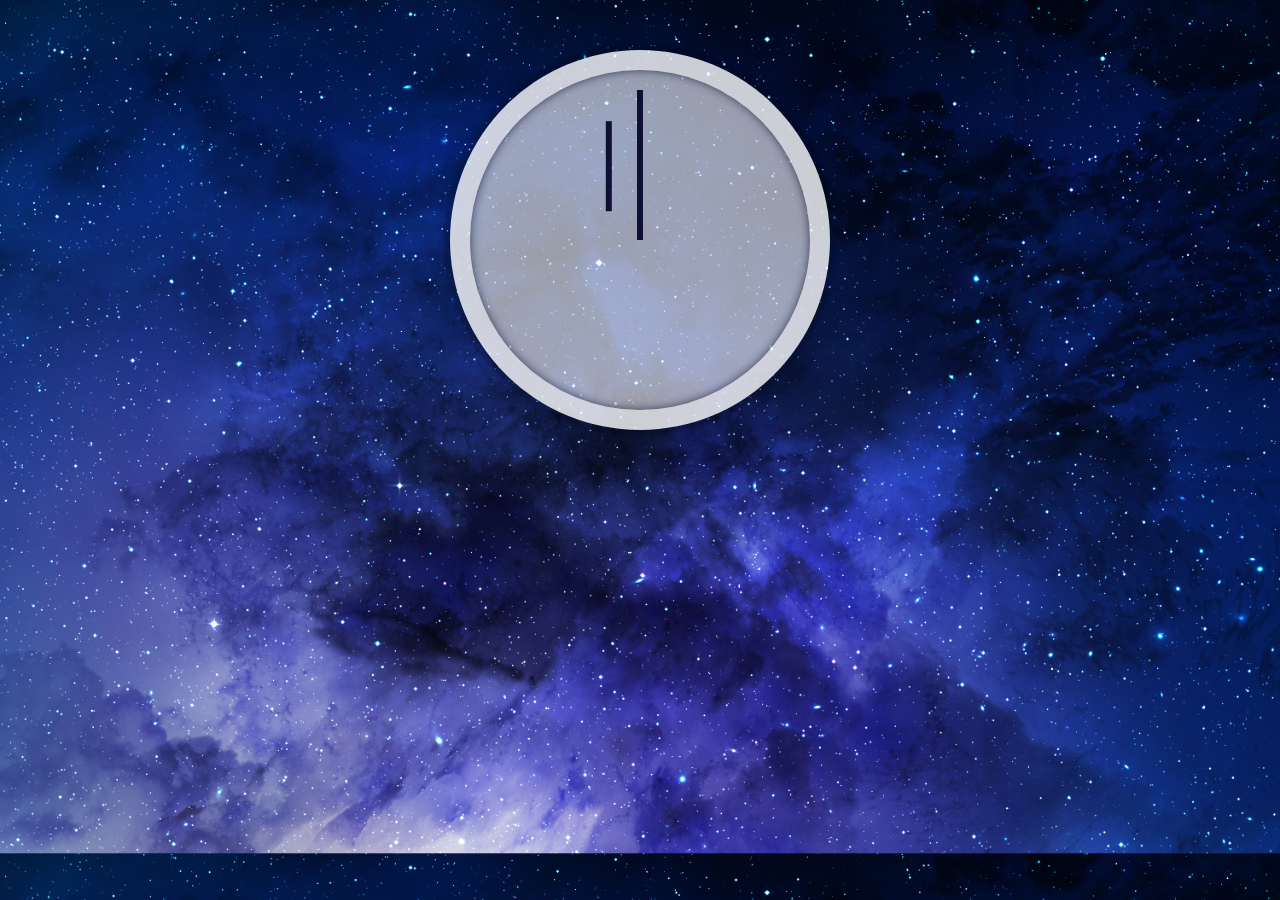
==== 02-Clock/index.html @ 7c1d2da0 "Dia 02" ====
<!DOCTYPE html>
<html lang="pt-BR">
<head>
    <meta charset="UTF-8">
    <link rel="shortcut icon" href="./img/icon.png" type="image/x-icon">
    <link rel="stylesheet" href="style.css">
    <title>Clock | JavaScript30</title>
</head>
<body>
    <div class="clock">
        <div class="clock-face">
            <div class="hand hour-hand"></div>
            <div class="hand min-hand"></div>
            <div class="hand second-hand"></div>
        </div> 
    </div>

    <script src="script.js"></script>
</body>
</html>
---- 02-Clock/style.css ----
html {
    background: #018DED url(./img/background.jpg);
    background-size: cover;
    font-family: 'helvetica neue';
    text-align: center;
    font-size: 10px;
}

/* borda do relógio */
.clock {  
    width: 30rem;
    height: 30rem;
    position: relative;

    background: rgb(255, 255, 255, 0.6);

    padding: 2rem;
    margin: 50px auto;
    border: 20px solid  rgb(255, 255, 255, 0.5);
    border-radius: 50%;

    box-shadow: 0 0 0 6px rgba(0,0,0,0.1),
                inset 0 0 10px rgba(15, 15, 51, 0.7),
                0 0 10px rgba(0,0,0,0.2);
}

.clock-face {
    width: 100%;
    height: 100%;
    position: relative;

    /* altura dos ponteiros */
    transform: translateY(-3px);
}

/* ponteiros */
.hand {
    width: 50%;
    height: 6px;
    position: absolute;

    background: rgb(15, 15, 51);

    /* posição dos ponteiros */
    top: 50%;
    transform-origin: 100%;
    transform: rotate(90deg);
    
    transition: all 0.05s;
    transition-timing-function: cubic-bezier(0.1, 2.7, 0.58, 1);
}

.hour-hand {
    width: 90px;
    transform-origin: 132%;
}

.min-hand {

}

.second-hand {

}
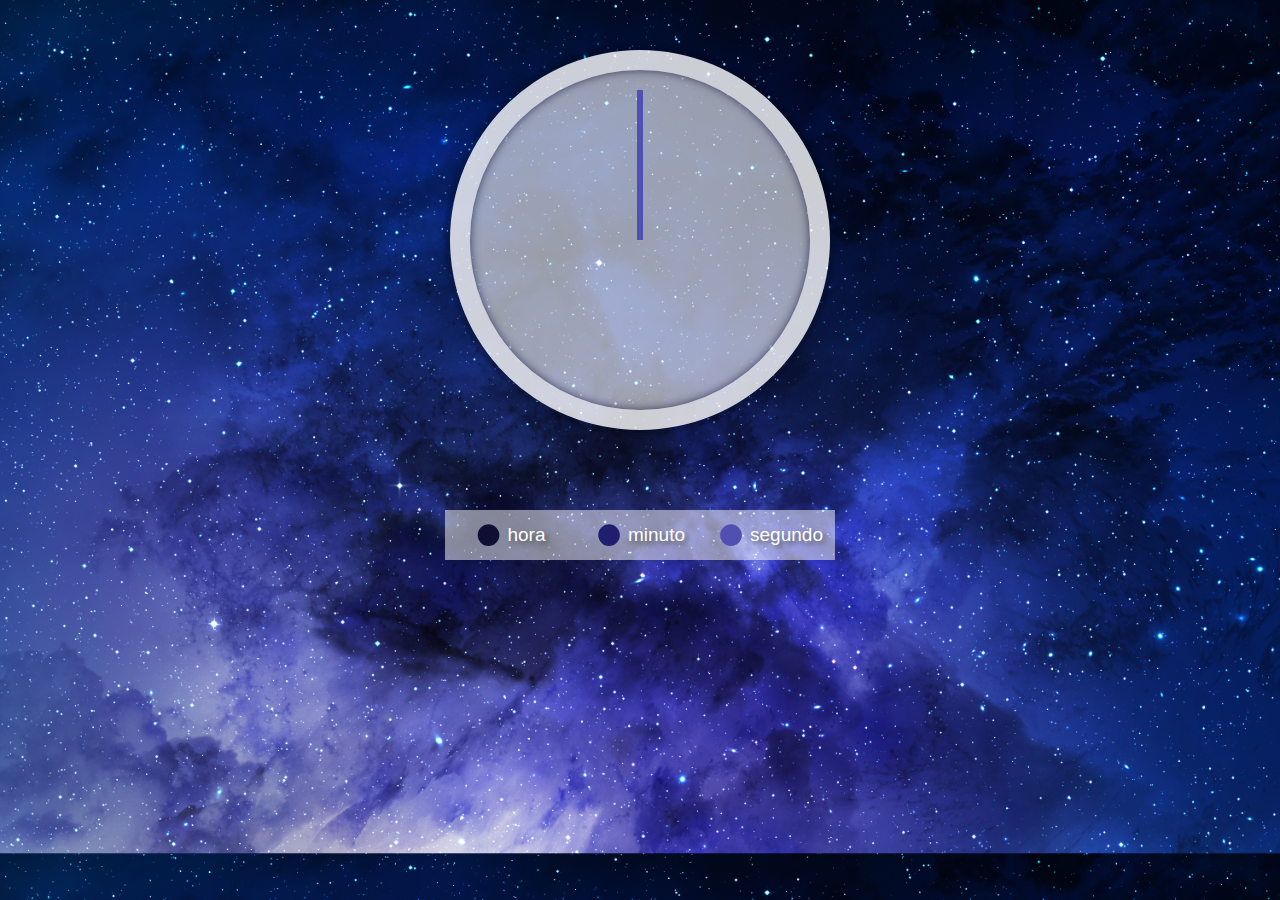
==== commit 1a9bf104: "Dia 02" ====
--- a/02-Clock/index.html
+++ b/02-Clock/index.html
@@ -1,20 +1,27 @@
 <!DOCTYPE html>
 <html lang="pt-BR">
-<head>
-    <meta charset="UTF-8">
-    <link rel="shortcut icon" href="./img/icon.png" type="image/x-icon">
-    <link rel="stylesheet" href="style.css">
-    <title>Clock | JavaScript30</title>
-</head>
-<body>
-    <div class="clock">
-        <div class="clock-face">
-            <div class="hand hour-hand"></div>
-            <div class="hand min-hand"></div>
-            <div class="hand second-hand"></div>
-        </div> 
-    </div>
+    <head>
+        <meta charset="UTF-8">
+        <link rel="shortcut icon" href="./img/icon.png" type="image/x-icon">
+        <link rel="stylesheet" href="style.css">
+        <title>Clock | JavaScript30</title>
+    </head>
+    <body>
+        <div class="clock">
+            <div class="clock-face">
+                <div class="hand hour-hand"></div>
+                <div class="hand min-hand"></div>
+                <div class="hand second-hand"></div>
+            </div> 
 
-    <script src="script.js"></script>
-</body>
+        </div>
+
+        <div class="subtitle">
+            <div class="separate"><p class="hour">•</p><p class="sub">hora</p></div>
+            <div class="separate"><p class="min">•</p><p class="sub">minuto</p></div>
+            <div class="separate"><p class="second">•</p><p class="sub">segundo</p></div>
+        </div>
+
+        <script src="script.js"></script>
+    </body>
 </html>--- a/02-Clock/style.css
+++ b/02-Clock/style.css
@@ -50,15 +50,49 @@
     transition-timing-function: cubic-bezier(0.1, 2.7, 0.58, 1);
 }
 
-.hour-hand {
-    width: 90px;
-    transform-origin: 132%;
-}
-
 .min-hand {
-
+    background: rgb(31, 31, 109);
 }
 
 .second-hand {
+    background: rgb(80, 80, 179);
+}
 
+.subtitle, .separate {
+    display: flex;
+    justify-content: center;
+    align-items: center;
+
+    font-family: sans-serif;
+    font-size: 1.9rem;
+}
+
+.separate {
+    width: 13rem;
+    height: 5rem;
+
+    background: rgb(255, 255, 255, 0.5);
+    margin-top: 30px;
+}
+
+.hour {
+    color: rgb(15, 15, 51);
+}
+
+.min {
+    color: rgb(31, 31, 109);
+}
+
+.second {
+    color: rgb(80, 80, 179);
+}
+
+.hour, .min, .second {
+    font-size: 8rem;
+    padding-right: 5px;
+}
+
+.sub {
+    color: rgb(255, 255, 255);
+    text-shadow: 3px 3px 5px rgb(85, 85, 85);
 }